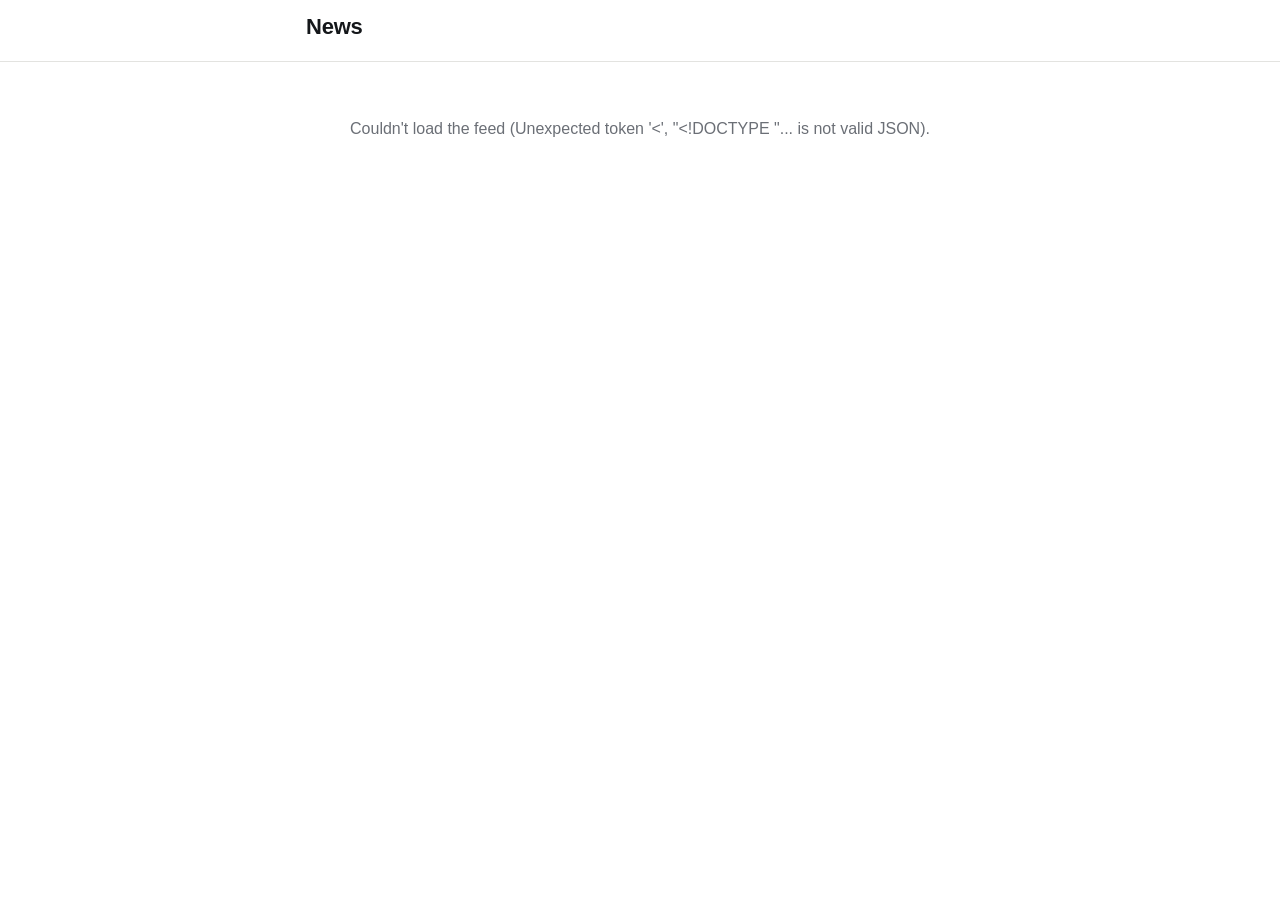
==== index.html @ 99d23e36 "Add newsletter digest site, fetch script, and README" ====
<!DOCTYPE html>
<html lang="en">
<head>
<meta charset="UTF-8">
<meta name="viewport" content="width=device-width, initial-scale=1">
<title>News</title>
<link rel="stylesheet" href="styles.css">
</head>
<body>
<header class="topbar">
  <div class="topbar-inner">
    <span class="brand">News</span>
    <nav class="pills" id="pills" aria-label="Categories"></nav>
  </div>
</header>
<main id="feed">
  <p class="loading">Loading&hellip;</p>
</main>
<script src="app.js"></script>
</body>
</html>
---- styles.css ----
:root {
  --bg: #ffffff;
  --bg-alt: #f4f4f2;
  --text: #14171a;
  --text-muted: #6b6f76;
  --border: #e3e3e0;
  --accent: #b3122a;
  --accent-tint: #fbe9ec;
  font-family: -apple-system, BlinkMacSystemFont, "Segoe UI", Roboto, Helvetica, Arial, sans-serif;
}

@media (prefers-color-scheme: dark) {
  :root {
    --bg: #121212;
    --bg-alt: #1b1b1b;
    --text: #f2f2f0;
    --text-muted: #9a9da3;
    --border: #2c2c2c;
    --accent: #ff5d70;
    --accent-tint: #2a1417;
  }
}

* { box-sizing: border-box; }

body {
  margin: 0;
  background: var(--bg);
  color: var(--text);
  line-height: 1.4;
}

a { color: inherit; text-decoration: none; }

.topbar {
  position: sticky;
  top: 0;
  z-index: 10;
  background: var(--bg);
  border-bottom: 1px solid var(--border);
}

.topbar-inner {
  max-width: 700px;
  margin: 0 auto;
  padding: 12px 16px 0;
}

.brand {
  display: block;
  font-size: 22px;
  font-weight: 700;
  letter-spacing: -0.01em;
  margin-bottom: 8px;
}

.pills {
  display: flex;
  gap: 8px;
  overflow-x: auto;
  padding-bottom: 10px;
  scrollbar-width: none;
}
.pills::-webkit-scrollbar { display: none; }

.pill {
  flex: 0 0 auto;
  padding: 6px 14px;
  border-radius: 999px;
  background: var(--bg-alt);
  color: var(--text-muted);
  font-size: 14px;
  font-weight: 600;
  white-space: nowrap;
  border: 1px solid var(--border);
}
.pill.active {
  background: var(--accent-tint);
  color: var(--accent);
  border-color: var(--accent);
}

main#feed {
  max-width: 700px;
  margin: 0 auto;
  padding: 8px 16px 48px;
}

.loading, .empty {
  color: var(--text-muted);
  padding: 32px 0;
  text-align: center;
}

.category {
  padding-top: 24px;
}

.category-title {
  font-size: 20px;
  font-weight: 700;
  margin: 0 0 12px;
  padding-bottom: 8px;
  border-bottom: 2px solid var(--accent);
  display: inline-block;
}

.lead {
  display: block;
  margin-bottom: 14px;
}
.lead-link {
  display: block;
}
.lead img {
  width: 100%;
  aspect-ratio: 16/9;
  object-fit: cover;
  border-radius: 8px;
  background: var(--bg-alt);
  margin-bottom: 10px;
}
.lead h3 {
  font-size: 19px;
  font-weight: 700;
  margin: 0 0 4px;
  line-height: 1.25;
}
.lead .meta {
  font-size: 13px;
  color: var(--text-muted);
}

ul.list {
  list-style: none;
  margin: 0;
  padding: 0;
  border-top: 1px solid var(--border);
}
ul.list li {
  border-bottom: 1px solid var(--border);
}
ul.list a {
  display: block;
  padding: 12px 0;
}
ul.list .title {
  display: block;
  font-size: 16px;
  font-weight: 600;
  line-height: 1.3;
  margin-bottom: 3px;
}
ul.list .meta {
  font-size: 12.5px;
  color: var(--text-muted);
}

footer.credit {
  text-align: center;
  color: var(--text-muted);
  font-size: 12px;
  padding: 24px 0 8px;
}
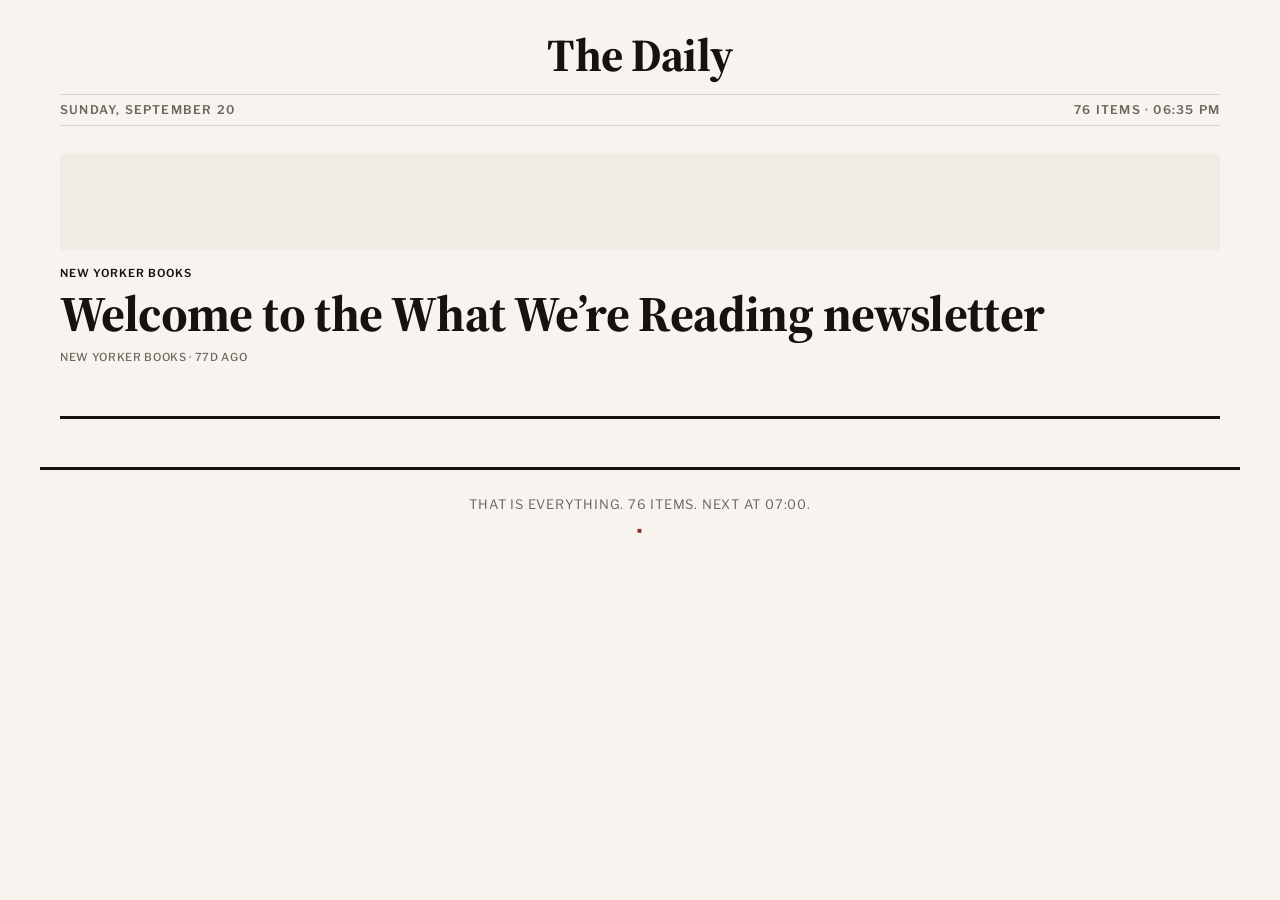
==== commit 0246287d: "Rebuild as Broadsheet Quiet: warm-paper editorial design, deterministic sections, five story types" ====
--- a/index.html
+++ b/index.html
@@ -3,19 +3,34 @@
 <head>
 <meta charset="UTF-8">
 <meta name="viewport" content="width=device-width, initial-scale=1">
-<title>News</title>
+<title>The Daily</title>
+<link rel="preconnect" href="https://fonts.googleapis.com">
+<link rel="preconnect" href="https://fonts.gstatic.com" crossorigin>
+<link href="https://fonts.googleapis.com/css2?family=Source+Serif+4:ital,opsz,wght@0,8..60,400;0,8..60,600;0,8..60,700;1,8..60,400&family=Libre+Franklin:wght@400;500;600;700&display=swap" rel="stylesheet">
 <link rel="stylesheet" href="styles.css">
 </head>
 <body>
-<header class="topbar">
-  <div class="topbar-inner">
-    <span class="brand">News</span>
-    <nav class="pills" id="pills" aria-label="Categories"></nav>
+<div class="sticky-bar" id="sticky-bar">
+  <span class="sticky-wordmark" id="sticky-wordmark"></span>
+  <span class="sticky-section" id="sticky-section"></span>
+</div>
+<header class="masthead">
+  <div class="masthead-top">
+    <span class="wordmark" id="wordmark"></span>
   </div>
+  <div class="rule rule-1"></div>
+  <div class="masthead-info">
+    <span class="label-nav" id="masthead-date"></span>
+    <span class="label-nav" id="masthead-count"></span>
+  </div>
+  <div class="rule rule-1"></div>
+  <nav class="jumpline" id="jumpline"></nav>
 </header>
 <main id="feed">
   <p class="loading">Loading&hellip;</p>
 </main>
+<footer class="endmark" id="endmark"></footer>
+<script src="config.js"></script>
 <script src="app.js"></script>
 </body>
 </html>
--- a/styles.css
+++ b/styles.css
@@ -1,164 +1,531 @@
 :root {
-  --bg: #ffffff;
-  --bg-alt: #f4f4f2;
-  --text: #14171a;
-  --text-muted: #6b6f76;
-  --border: #e3e3e0;
-  --accent: #b3122a;
-  --accent-tint: #fbe9ec;
-  font-family: -apple-system, BlinkMacSystemFont, "Segoe UI", Roboto, Helvetica, Arial, sans-serif;
-}
-
-@media (prefers-color-scheme: dark) {
-  :root {
-    --bg: #121212;
-    --bg-alt: #1b1b1b;
-    --text: #f2f2f0;
-    --text-muted: #9a9da3;
-    --border: #2c2c2c;
-    --accent: #ff5d70;
-    --accent-tint: #2a1417;
-  }
+  --bg: #F7F4EF;
+  --bg-alt: #F0EBE3;
+  --text: #16130F;
+  --text-dek: #3B342B;
+  --text-muted: #6E675E;
+  --rule: #DCD4C8;
+  --rule-strong: #C8BFB0;
+  --rule-heavy: #16130F;
+  --accent: #8A2B20;
+  --image-bg: #E8E1D6;
+
+  --font-serif: "Source Serif 4", "Source Serif Pro", Charter, "Iowan Old Style", Georgia, serif;
+  --font-sans: "Libre Franklin", "Helvetica Neue", Arial, system-ui, sans-serif;
+
+  --page-margin: 20px;
+  --max-content: 1200px;
+  --max-measure: 660px;
+  --max-measure-wide: 760px;
 }
 
 * { box-sizing: border-box; }
 
-body {
+html, body {
   margin: 0;
   background: var(--bg);
   color: var(--text);
-  line-height: 1.4;
+}
+
+body {
+  font-family: var(--font-sans);
+  -webkit-font-smoothing: antialiased;
 }
 
 a { color: inherit; text-decoration: none; }
 
-.topbar {
-  position: sticky;
-  top: 0;
+.rule { border: none; margin: 0; }
+.rule-1 { border-top: 1px solid var(--rule); }
+.rule-1-strong { border-top: 1px solid var(--rule-strong); }
+.rule-2 { border-top: 2px solid var(--rule-heavy); }
+.rule-3 { border-top: 3px solid var(--rule-heavy); }
+
+.label-source {
+  font-family: var(--font-sans);
+  font-weight: 600;
+  font-size: 11px;
+  line-height: 1.2;
+  letter-spacing: 0.09em;
+  text-transform: uppercase;
+  color: var(--text);
+}
+.label-meta {
+  font-family: var(--font-sans);
+  font-weight: 500;
+  font-size: 11px;
+  line-height: 1.2;
+  letter-spacing: 0.06em;
+  text-transform: uppercase;
+  color: var(--text-muted);
+}
+.label-section {
+  font-family: var(--font-sans);
+  font-weight: 700;
+  font-size: 13px;
+  line-height: 1.2;
+  letter-spacing: 0.10em;
+  text-transform: uppercase;
+  color: var(--text);
+}
+.label-nav {
+  font-family: var(--font-sans);
+  font-weight: 600;
+  font-size: 11px;
+  line-height: 1.2;
+  letter-spacing: 0.10em;
+  text-transform: uppercase;
+  color: var(--text-muted);
+}
+@media (min-width: 768px) {
+  .label-nav { font-size: 12px; }
+}
+
+.loading, .empty {
+  color: var(--text-muted);
+  font-family: var(--font-sans);
+  padding: 48px var(--page-margin);
+  text-align: center;
+}
+
+/* ---------- Sticky bar (desktop only) ---------- */
+.sticky-bar {
+  position: fixed;
+  top: 0; left: 0; right: 0;
+  height: 44px;
+  background: var(--bg);
+  border-bottom: 1px solid var(--rule);
+  display: none;
+  align-items: center;
+  justify-content: space-between;
+  padding: 0 24px;
   z-index: 10;
-  background: var(--bg);
-  border-bottom: 1px solid var(--border);
-}
-
-.topbar-inner {
+  transform: translateY(-100%);
+  transition: none;
+}
+.sticky-bar.visible { transform: translateY(0); }
+.sticky-wordmark {
+  font-family: var(--font-serif);
+  font-weight: 700;
+  font-size: 15px;
+}
+.sticky-section {
+  font-family: var(--font-sans);
+  font-weight: 600;
+  font-size: 12px;
+  letter-spacing: 0.10em;
+  text-transform: uppercase;
+  color: var(--text-muted);
+}
+@media (min-width: 768px) {
+  .sticky-bar { display: flex; }
+}
+
+/* ---------- Masthead ---------- */
+.masthead {
+  max-width: var(--max-content);
+  margin: 0 auto;
+  padding: 0 var(--page-margin);
+}
+.masthead-top {
+  text-align: center;
+  padding: 20px 0 10px;
+}
+.wordmark {
+  font-family: var(--font-serif);
+  font-weight: 700;
+  font-size: 26px;
+  line-height: 1;
+  letter-spacing: -0.01em;
+}
+@media (min-width: 768px) {
+  .wordmark { font-size: 46px; }
+  .masthead-top { padding: 32px 0 16px; }
+}
+.masthead-info {
+  display: flex;
+  justify-content: space-between;
+  align-items: center;
+  padding: 8px 0;
+}
+.jumpline {
+  display: flex;
+  flex-wrap: wrap;
+  gap: 6px 18px;
+  padding: 16px 0 24px;
+}
+.jumpline a { color: var(--text-muted); }
+.jumpline a:hover { color: var(--accent); }
+@media (min-width: 768px) {
+  .jumpline { justify-content: center; gap: 0 36px; padding: 14px 0; }
+}
+
+/* ---------- Feed layout ---------- */
+main#feed {
+  max-width: var(--max-content);
+  margin: 0 auto;
+  padding: 0 var(--page-margin) 40px;
+}
+
+.section {
+  padding-top: 56px;
+}
+@media (min-width: 768px) {
+  .section { padding-top: 80px; }
+}
+.section-header {
+  position: relative;
+  display: flex;
+  justify-content: space-between;
+  align-items: baseline;
+  border-top: 2px solid var(--rule-heavy);
+  padding-top: 6px;
+}
+.section-header::before {
+  content: "";
+  position: absolute;
+  top: -2px;
+  left: 0;
+  width: 24px;
+  height: 2px;
+  background: var(--accent);
+}
+.section-title { margin: 0; }
+.section-count { }
+.section-body { padding-top: 16px; }
+@media (min-width: 768px) {
+  .section-body { padding-top: 20px; }
+}
+
+/* ---------- Hero ---------- */
+.hero { padding-bottom: 40px; border-bottom: 3px solid var(--rule-heavy); margin-bottom: 8px; }
+.hero-media {
+  aspect-ratio: 3 / 2;
+  background: var(--image-bg);
+  margin-bottom: 12px;
+  overflow: hidden;
+}
+.hero-media img { width: 100%; height: 100%; object-fit: cover; object-position: center 38%; }
+.hero-media.no-image {
+  background: var(--bg-alt);
+  aspect-ratio: auto;
+  height: 96px;
+}
+.hero-headline {
+  font-family: var(--font-serif);
+  font-weight: 700;
+  font-size: 32px;
+  line-height: 1.06;
+  letter-spacing: -0.012em;
+  margin: 6px 0 8px;
+}
+@media (min-width: 768px) {
+  .hero-headline { font-size: 50px; }
+}
+.hero-dek {
+  font-family: var(--font-serif);
+  font-style: italic;
+  font-weight: 400;
+  font-size: 17px;
+  line-height: 1.45;
+  color: var(--text-dek);
+  margin: 0 0 12px;
+  max-width: var(--max-measure-wide);
+}
+@media (min-width: 768px) {
+  .hero-dek { font-size: 18px; }
+}
+
+/* ---------- Secondary ---------- */
+.secondary { padding: 20px 0; }
+.secondary + .secondary { border-top: 1px solid var(--rule); }
+.secondary-thumb {
+  float: right;
+  width: 96px; height: 72px;
+  aspect-ratio: 4 / 3;
+  background: var(--image-bg);
+  margin-left: 16px;
+  overflow: hidden;
+}
+.secondary-thumb img { width: 100%; height: 100%; object-fit: cover; }
+.secondary-headline {
+  font-family: var(--font-serif);
+  font-weight: 600;
+  font-size: 22px;
+  line-height: 1.16;
+  letter-spacing: -0.008em;
+  margin: 4px 0 4px;
+}
+@media (min-width: 768px) {
+  .secondary-headline { font-size: 26px; }
+}
+.secondary-dek {
+  font-size: 17px;
+  line-height: 1.3;
+  color: var(--text-dek);
+  margin: 0 0 6px;
+}
+
+/* ---------- Compact ---------- */
+ul.compact-list { list-style: none; margin: 0; padding: 0; border-top: 1px solid var(--rule); }
+ul.compact-list li { border-bottom: 1px solid var(--rule); }
+ul.compact-list a { display: block; padding: 16px 0; min-height: 44px; }
+.compact-thumb {
+  float: right;
+  width: 56px; height: 56px;
+  background: var(--image-bg);
+  margin-left: 16px;
+  overflow: hidden;
+}
+.compact-thumb img { width: 100%; height: 100%; object-fit: cover; }
+.compact-headline {
+  display: block;
+  font-family: var(--font-serif);
+  font-weight: 600;
+  font-size: 18px;
+  line-height: 1.26;
+  margin-bottom: 4px;
+}
+@media (min-width: 768px) {
+  .compact-headline { font-size: 20px; }
+}
+.compact-meta { display: block; }
+a:hover .compact-headline,
+a:hover .secondary-headline,
+a:hover .hero-headline,
+a:hover .radar-headline,
+a:hover .feature-headline {
+  text-decoration: underline;
+  text-decoration-color: var(--accent);
+  text-decoration-thickness: 1px;
+  text-underline-offset: 3px;
+}
+a:active { background: var(--bg-alt); }
+
+/* ---------- Radar ---------- */
+ul.radar-list { list-style: none; margin: 0; padding: 0; }
+ul.radar-list li { padding: 7px 0; }
+ul.radar-list a { display: block; min-height: 44px; }
+.radar-meta { display: block; margin-bottom: 2px; }
+.radar-headline {
+  display: block;
+  font-family: var(--font-serif);
+  font-weight: 600;
+  font-size: 17px;
+  line-height: 1.30;
+}
+@media (min-width: 768px) {
+  .radar-headline { font-size: 18px; }
+}
+
+/* ---------- Feature (Culture) ---------- */
+.feature { padding: 20px 0 24px; }
+.feature-media {
+  aspect-ratio: 3 / 2;
+  background: var(--image-bg);
+  margin-bottom: 12px;
+  overflow: hidden;
+}
+.feature-media img { width: 100%; height: 100%; object-fit: cover; }
+.feature-headline {
+  font-family: var(--font-serif);
+  font-weight: 600;
+  font-size: 22px;
+  line-height: 1.16;
+  margin: 4px 0 6px;
+}
+@media (min-width: 768px) {
+  .feature-headline { font-size: 26px; }
+}
+.feature-dek {
+  font-size: 17px;
+  line-height: 1.3;
+  color: var(--text-dek);
+  margin: 0 0 6px;
+}
+
+/* ---------- Long read band ---------- */
+.longread-band {
+  background: var(--bg-alt);
+  border-top: 3px solid var(--rule-heavy);
+  border-bottom: 3px solid var(--rule-heavy);
+  padding: 32px var(--page-margin);
+  margin: 56px calc(-1 * var(--page-margin));
+}
+@media (min-width: 768px) {
+  .longread-band { margin: 80px 0; padding: 32px; }
+}
+.longread-tag {
+  color: var(--accent);
+  font-family: var(--font-sans);
+  font-weight: 600;
+  font-size: 11px;
+  letter-spacing: 0.09em;
+  text-transform: uppercase;
+}
+.longread-headline {
+  font-family: var(--font-serif);
+  font-weight: 600;
+  font-size: 26px;
+  line-height: 1.12;
+  letter-spacing: -0.011em;
+  margin: 8px 0 8px;
+}
+@media (min-width: 768px) {
+  .longread-headline { font-size: 34px; }
+}
+.longread-dek {
+  font-family: var(--font-serif);
+  font-style: italic;
+  font-size: 17px;
+  line-height: 1.45;
+  color: var(--text-dek);
+  margin: 0 0 8px;
+}
+
+/* ---------- Desktop grid (secondaries / compact grids) ---------- */
+@media (min-width: 768px) {
+  .grid-2 { display: grid; grid-template-columns: 1fr 1fr; gap: 0 24px; }
+  .grid-2 .secondary { border-top: none; padding: 0; }
+  .grid-3 { display: grid; grid-template-columns: 1fr 1fr 1fr; gap: 0 24px; }
+  .grid-3 ul.compact-list { border-top: 1px solid var(--rule); }
+  .layout-hero-rail {
+    display: grid;
+    grid-template-columns: minmax(0, 2fr) 1px minmax(0, 1fr);
+    gap: 0 24px;
+  }
+  .layout-hero-rail .rail-divider { background: var(--rule-strong); }
+  .layout-hero-rail .hero { border-bottom: none; padding-bottom: 0; }
+  .layout-feature-compacts { display: grid; grid-template-columns: 1fr 1fr; gap: 0 24px; }
+  ul.compact-grid-3 {
+    display: grid;
+    grid-template-columns: repeat(3, 1fr);
+    grid-auto-flow: row;
+    column-gap: 24px;
+    border-top: none;
+  }
+  ul.compact-grid-3 li {
+    border-top: 1px solid var(--rule);
+    border-bottom: none;
+  }
+  ul.compact-grid-3 li:nth-child(-n+3) { border-top: none; }
+}
+
+/* ---------- End mark ---------- */
+.endmark {
+  max-width: var(--max-content);
+  margin: 0 auto;
+  padding: 24px var(--page-margin) 64px;
+  text-align: center;
+  border-top: 3px solid var(--rule-heavy);
+}
+.endmark span {
+  font-family: var(--font-sans);
+  font-size: 13px;
+  letter-spacing: 0.06em;
+  text-transform: uppercase;
+  color: var(--text-muted);
+}
+.endmark .end-dot {
+  display: block;
+  margin-top: 12px;
+  color: var(--accent);
+  font-size: 8px;
+}
+
+/* ---------- Article reader page ---------- */
+.reader-page {
   max-width: 700px;
   margin: 0 auto;
-  padding: 12px 16px 0;
-}
-
-.brand {
+  padding: 32px var(--page-margin) 64px;
+}
+.reader-back {
+  display: inline-block;
+  margin-bottom: 24px;
+}
+.reader-source {
+  display: inline-block;
+  padding-bottom: 8px;
+  border-bottom: 1px solid var(--rule-heavy);
+  margin-bottom: 16px;
+}
+.reader-headline {
+  font-family: var(--font-serif);
+  font-weight: 600;
+  font-size: 30px;
+  line-height: 1.12;
+  letter-spacing: -0.011em;
+  margin: 0 0 12px;
+}
+@media (min-width: 768px) {
+  .reader-headline { font-size: 40px; }
+}
+.reader-dek {
+  font-family: var(--font-serif);
+  font-style: italic;
+  font-size: 19px;
+  line-height: 1.45;
+  color: var(--text-dek);
+  margin: 0 0 16px;
+}
+.reader-byline {
+  border-top: 1px solid var(--rule);
+  border-bottom: 1px solid var(--rule);
+  padding: 12px 0;
+  margin-bottom: 24px;
+}
+.reader-hero {
+  width: 100%;
+  aspect-ratio: 3 / 2;
+  background: var(--image-bg);
+  overflow: hidden;
+  margin-bottom: 24px;
+}
+.reader-hero img { width: 100%; height: 100%; object-fit: cover; }
+.reader-body {
+  font-family: var(--font-serif);
+  font-size: 18px;
+  line-height: 1.62;
+  color: var(--text);
+}
+@media (min-width: 768px) {
+  .reader-body { font-size: 19px; }
+}
+.reader-body p { margin: 0; }
+.reader-body p + p { text-indent: 1.2em; margin-top: 0; }
+.reader-body h1, .reader-body h2, .reader-body h3, .reader-body h4 {
+  font-family: var(--font-serif);
+  font-weight: 600;
+  font-size: 22px;
+  line-height: 1.25;
+  margin: 32px 0 8px;
+}
+.reader-body ul, .reader-body ol {
+  padding-left: 18px;
+  line-height: 1.55;
+}
+.reader-body li { margin: 0 0 4px; color: var(--text-muted); }
+.reader-body li::marker { color: var(--text-muted); }
+.reader-body blockquote {
+  border-left: 2px solid var(--rule-strong);
+  padding-left: 16px;
+  margin: 16px 0;
+  color: var(--text-dek);
+  font-style: normal;
+}
+.reader-body img {
+  width: 100%;
+  margin: 32px 0 8px;
+}
+.reader-body a { color: var(--text); border-bottom: 1px solid var(--rule-strong); }
+.reader-body a:hover { border-bottom-color: var(--accent); }
+.reader-original {
   display: block;
-  font-size: 22px;
-  font-weight: 700;
-  letter-spacing: -0.01em;
-  margin-bottom: 8px;
-}
-
-.pills {
-  display: flex;
-  gap: 8px;
-  overflow-x: auto;
-  padding-bottom: 10px;
-  scrollbar-width: none;
-}
-.pills::-webkit-scrollbar { display: none; }
-
-.pill {
-  flex: 0 0 auto;
-  padding: 6px 14px;
-  border-radius: 999px;
-  background: var(--bg-alt);
-  color: var(--text-muted);
-  font-size: 14px;
-  font-weight: 600;
-  white-space: nowrap;
-  border: 1px solid var(--border);
-}
-.pill.active {
-  background: var(--accent-tint);
-  color: var(--accent);
-  border-color: var(--accent);
-}
-
-main#feed {
-  max-width: 700px;
-  margin: 0 auto;
-  padding: 8px 16px 48px;
-}
-
-.loading, .empty {
-  color: var(--text-muted);
-  padding: 32px 0;
-  text-align: center;
-}
-
-.category {
-  padding-top: 24px;
-}
-
-.category-title {
-  font-size: 20px;
-  font-weight: 700;
-  margin: 0 0 12px;
-  padding-bottom: 8px;
-  border-bottom: 2px solid var(--accent);
-  display: inline-block;
-}
-
-.lead {
-  display: block;
-  margin-bottom: 14px;
-}
-.lead-link {
-  display: block;
-}
-.lead img {
-  width: 100%;
-  aspect-ratio: 16/9;
-  object-fit: cover;
-  border-radius: 8px;
-  background: var(--bg-alt);
-  margin-bottom: 10px;
-}
-.lead h3 {
-  font-size: 19px;
-  font-weight: 700;
-  margin: 0 0 4px;
-  line-height: 1.25;
-}
-.lead .meta {
-  font-size: 13px;
-  color: var(--text-muted);
-}
-
-ul.list {
-  list-style: none;
-  margin: 0;
-  padding: 0;
-  border-top: 1px solid var(--border);
-}
-ul.list li {
-  border-bottom: 1px solid var(--border);
-}
-ul.list a {
-  display: block;
-  padding: 12px 0;
-}
-ul.list .title {
-  display: block;
-  font-size: 16px;
-  font-weight: 600;
-  line-height: 1.3;
-  margin-bottom: 3px;
-}
-ul.list .meta {
-  font-size: 12.5px;
-  color: var(--text-muted);
-}
-
-footer.credit {
-  text-align: center;
-  color: var(--text-muted);
+  margin-top: 32px;
+  padding-top: 16px;
+  border-top: 1px solid var(--rule);
+  font-family: var(--font-sans);
+  font-weight: 600;
   font-size: 12px;
-  padding: 24px 0 8px;
-}
+  letter-spacing: 0.06em;
+  text-transform: uppercase;
+}
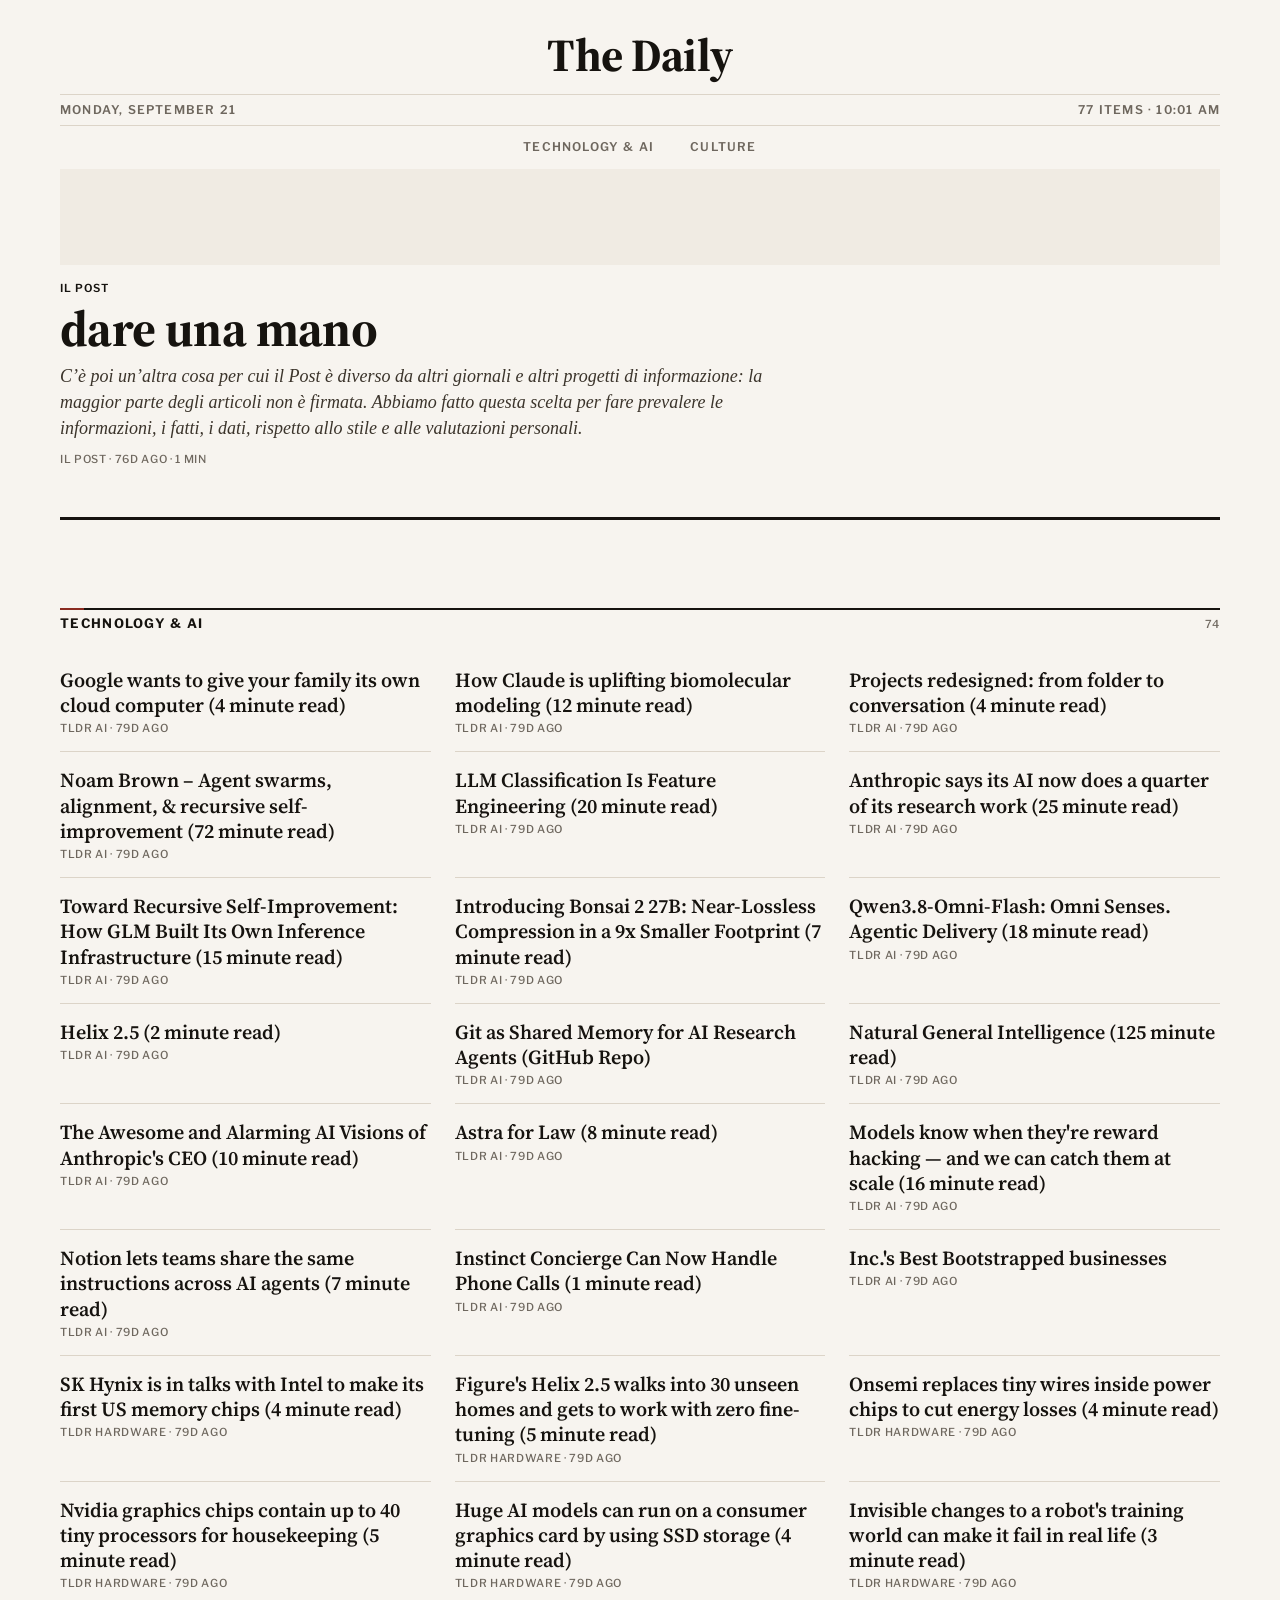
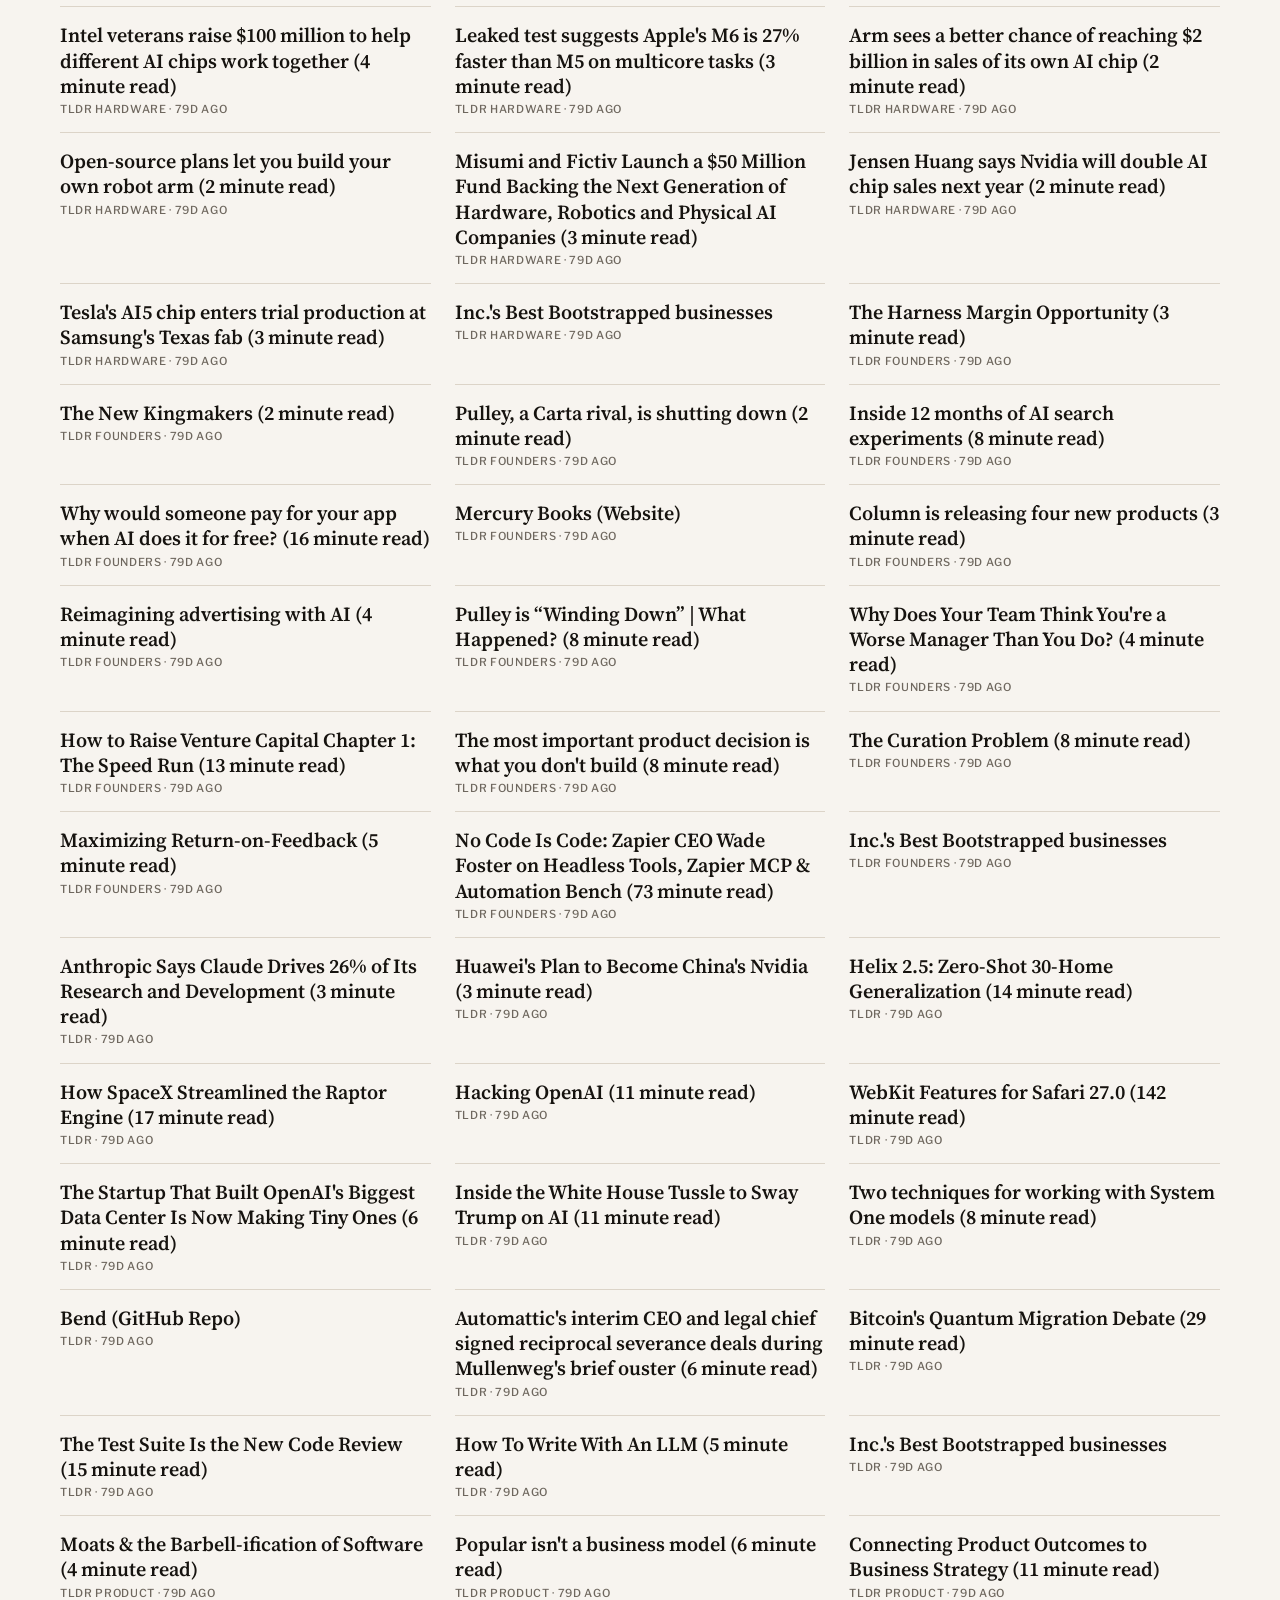
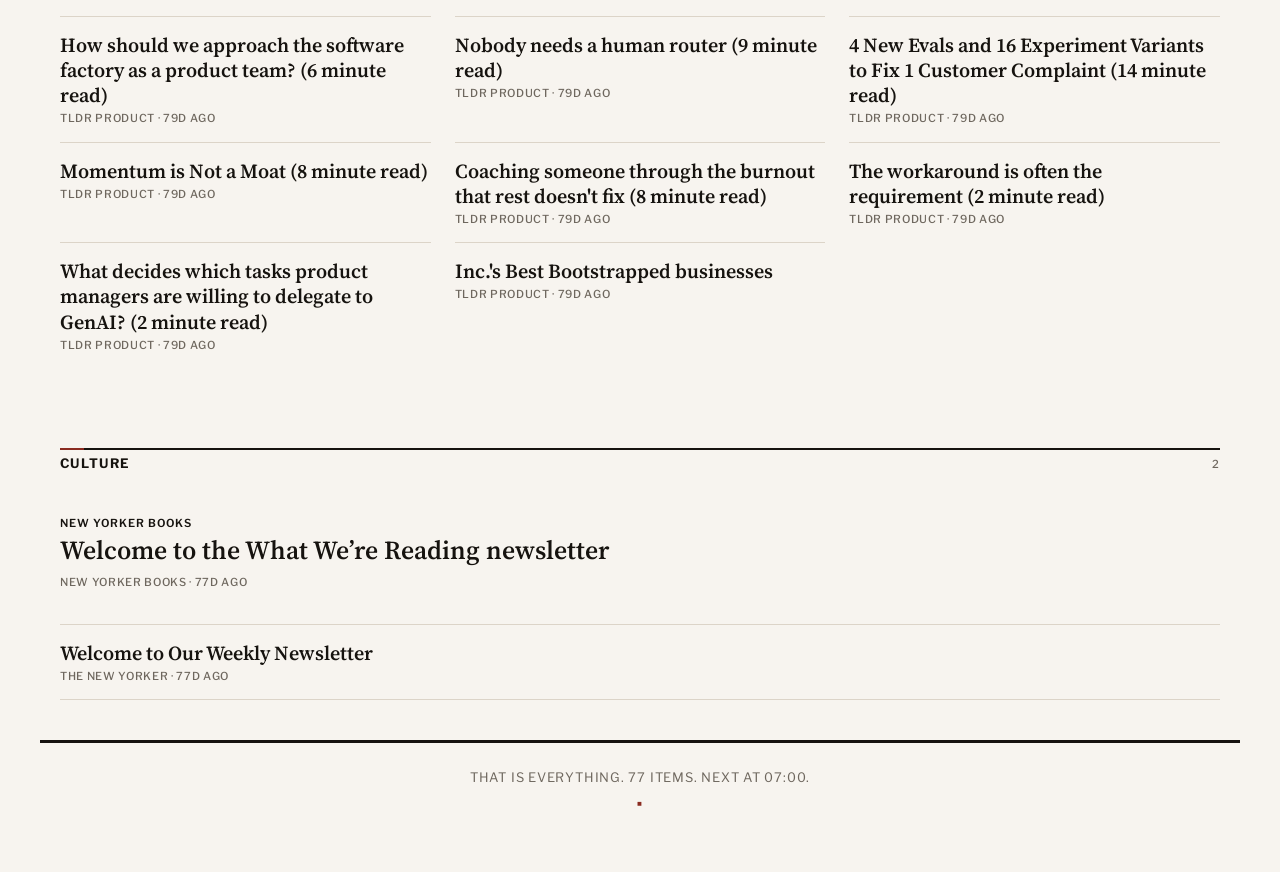
==== commit bca352f1: "Add local read-state script include" ====
--- a/index.html
+++ b/index.html
@@ -31,6 +31,7 @@
 </main>
 <footer class="endmark" id="endmark"></footer>
 <script src="config.js"></script>
+<script src="readstate.js"></script>
 <script src="app.js"></script>
 </body>
 </html>
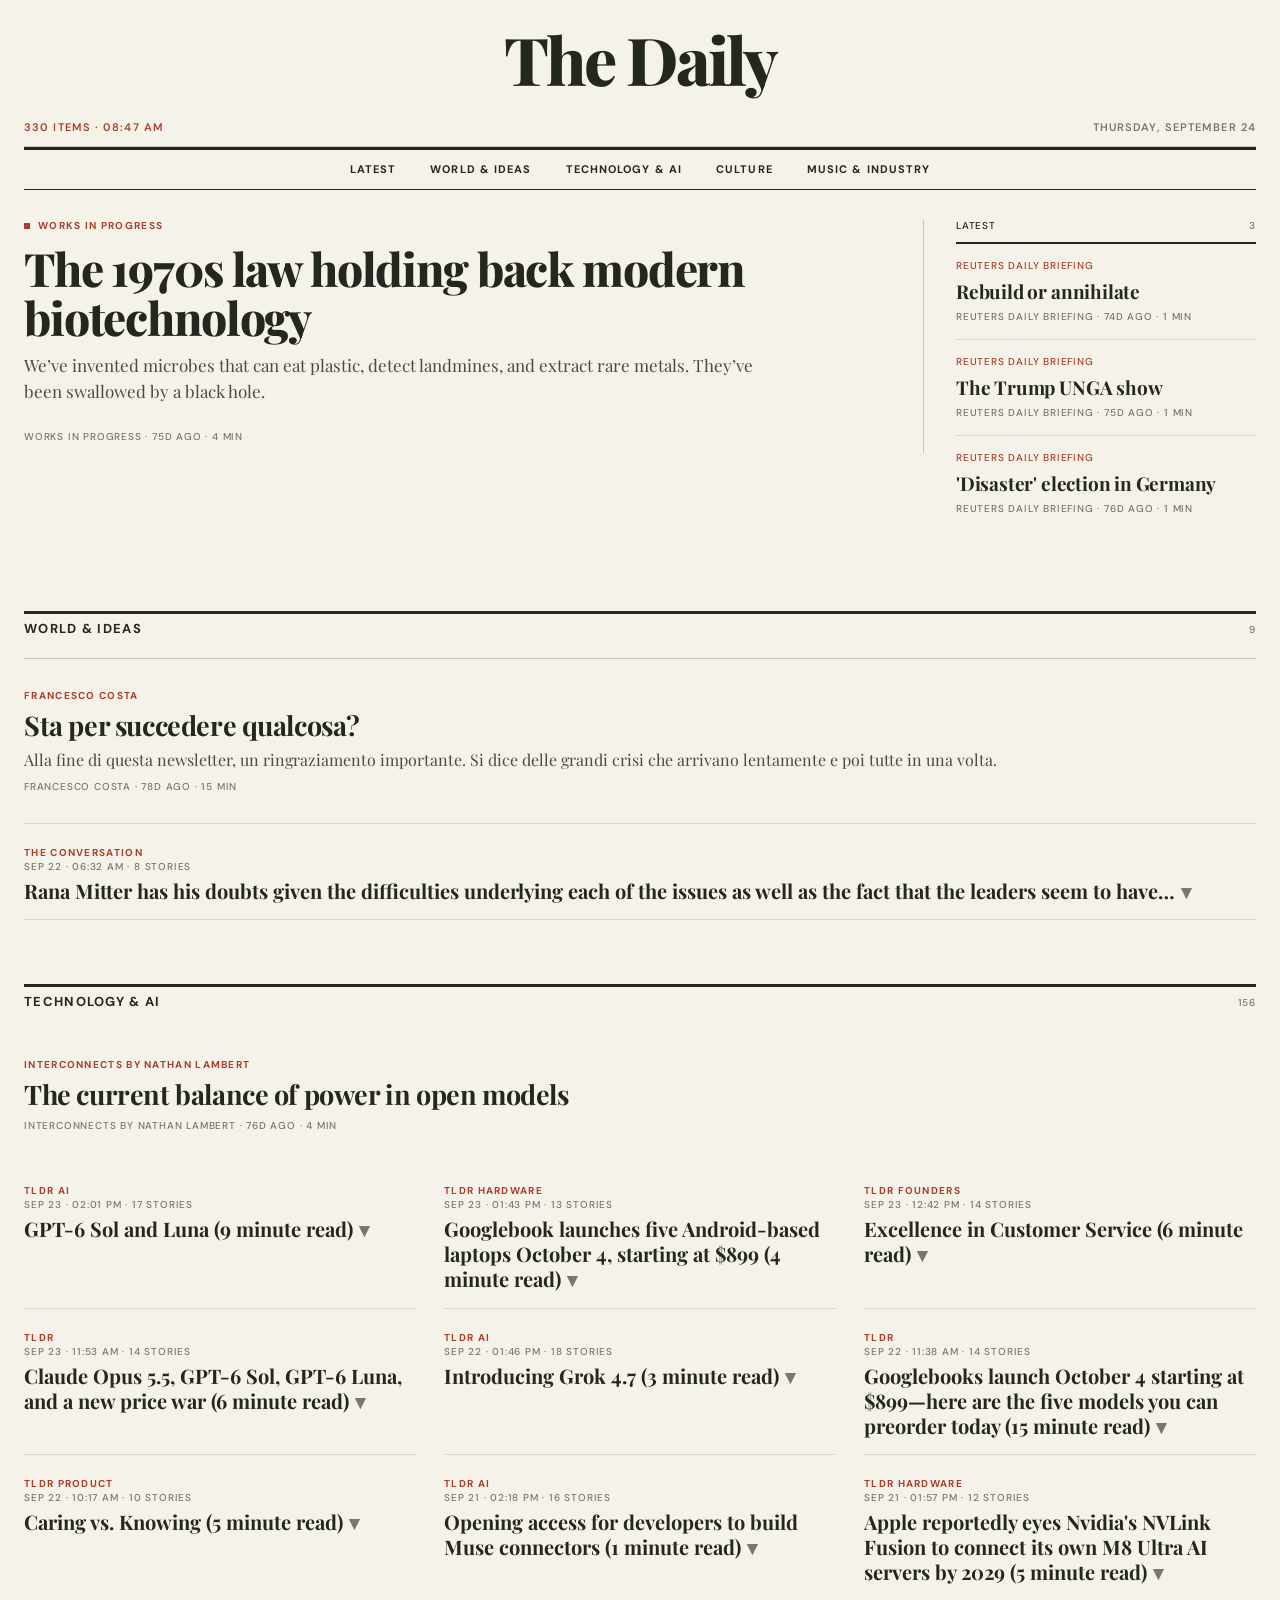
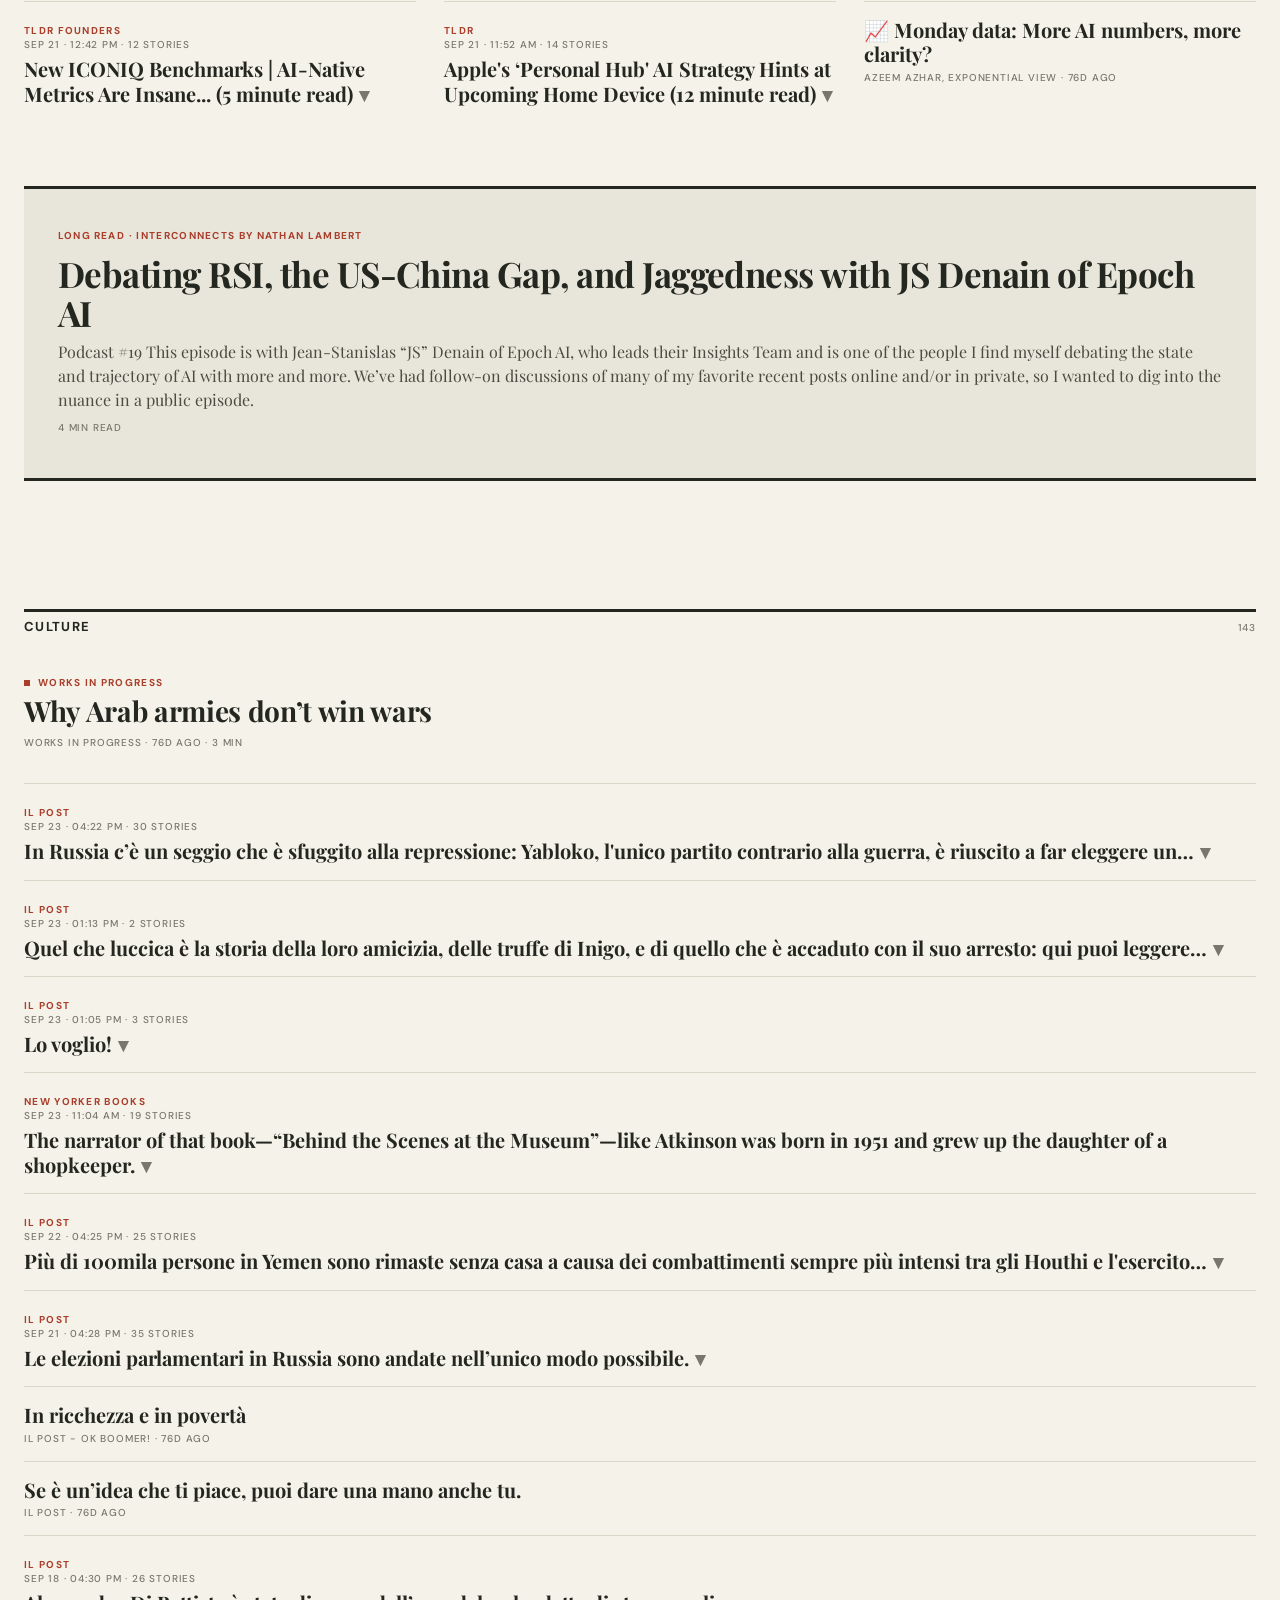
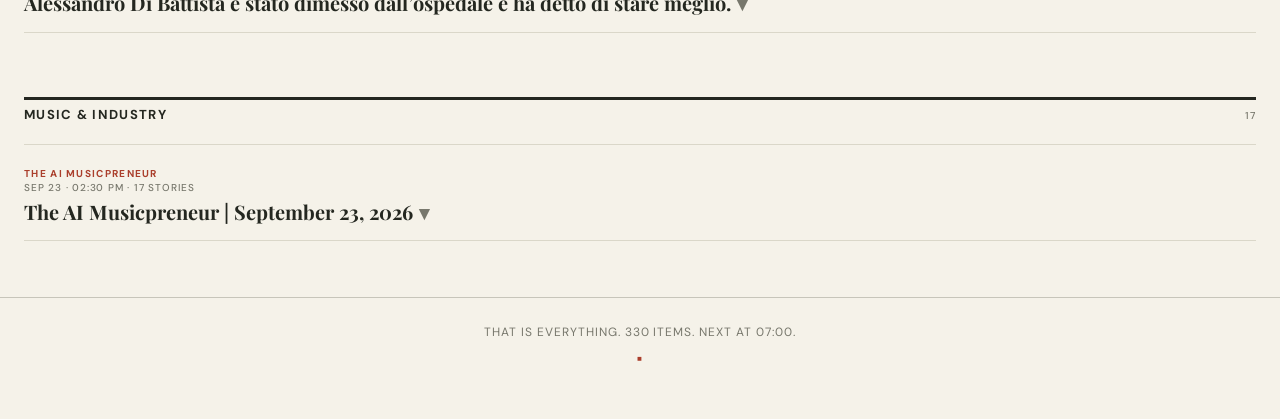
==== commit 4a069eff: "Migrate visual design to Chronicle (Playfair/DM Sans, hero+dispatch rail) Restyles the static site t" ====
--- a/index.html
+++ b/index.html
@@ -6,7 +6,7 @@
 <title>The Daily</title>
 <link rel="preconnect" href="https://fonts.googleapis.com">
 <link rel="preconnect" href="https://fonts.gstatic.com" crossorigin>
-<link href="https://fonts.googleapis.com/css2?family=Source+Serif+4:ital,opsz,wght@0,8..60,400;0,8..60,600;0,8..60,700;1,8..60,400&family=Libre+Franklin:wght@400;500;600;700&display=swap" rel="stylesheet">
+<link href="https://fonts.googleapis.com/css2?family=DM+Sans:wght@400;500;600;700&family=Playfair+Display:ital,wght@0,500;0,600;0,700;0,800;1,500;1,600&display=swap" rel="stylesheet">
 <link rel="stylesheet" href="styles.css">
 </head>
 <body>
@@ -18,12 +18,10 @@
   <div class="masthead-top">
     <span class="wordmark" id="wordmark"></span>
   </div>
-  <div class="rule rule-1"></div>
   <div class="masthead-info">
+    <span class="label-nav mast-count" id="masthead-count"></span>
     <span class="label-nav" id="masthead-date"></span>
-    <span class="label-nav" id="masthead-count"></span>
   </div>
-  <div class="rule rule-1"></div>
   <nav class="jumpline" id="jumpline"></nav>
 </header>
 <main id="feed">
--- a/styles.css
+++ b/styles.css
@@ -1,25 +1,48 @@
 :root {
-  --bg: #F7F4EF;
-  --bg-alt: #F0EBE3;
-  --text: #16130F;
-  --text-dek: #3B342B;
-  --text-muted: #6E675E;
-  --rule: #DCD4C8;
-  --rule-strong: #C8BFB0;
-  --rule-heavy: #16130F;
-  --accent: #8A2B20;
-  --image-bg: #E8E1D6;
-
-  --font-serif: "Source Serif 4", "Source Serif Pro", Charter, "Iowan Old Style", Georgia, serif;
-  --font-sans: "Libre Franklin", "Helvetica Neue", Arial, system-ui, sans-serif;
+  --bg: #F5F2E9;
+  --bg-alt: #E8E6DB;
+  --text: #242720;
+  --text-dek: #4B4B41;
+  --text-muted: #77776C;
+  --rule: #DAD7C9;
+  --rule-strong: #C7C5BA;
+  --rule-heavy: #242720;
+  --accent: #AA3E2B;
+  --image-bg: #E8E6DB;
+
+  /* One editorial red, matching the Chronicle prototype -- every section
+     points at the same accent. Kept as its own variable (rather than
+     hardcoding var(--accent) everywhere) so a future per-section palette
+     is a one-line change, not a find-and-replace. */
+  --accent-latest: var(--accent);
+  --accent-world: var(--accent);
+  --accent-tech: var(--accent);
+  --accent-culture: var(--accent);
+  --accent-music: var(--accent);
+
+  --font-serif: "Playfair Display", Georgia, "Iowan Old Style", serif;
+  --font-sans: "DM Sans", "Helvetica Neue", Arial, system-ui, sans-serif;
 
   --page-margin: 20px;
-  --max-content: 1200px;
+  --max-content: 1280px;
   --max-measure: 660px;
   --max-measure-wide: 760px;
 }
 
 * { box-sizing: border-box; }
+
+/* Any element carrying data-section (.section, .hero, .longread-band, the
+   dispatch rail, the jumpline links) sets --section-accent for itself and
+   everything nested inside it -- a custom property inherits down the tree,
+   so a compact row inside <section data-section="Culture"> picks it up
+   without needing the attribute on every descendant. Falls back to
+   --accent wherever a var(--section-accent, var(--accent)) reference is
+   used outside any data-section scope. */
+[data-section="Latest"] { --section-accent: var(--accent-latest); }
+[data-section="World & Ideas"] { --section-accent: var(--accent-world); }
+[data-section="Technology & AI"] { --section-accent: var(--accent-tech); }
+[data-section="Culture"] { --section-accent: var(--accent-culture); }
+[data-section="Music & Industry"] { --section-accent: var(--accent-music); }
 
 html, body {
   margin: 0;
@@ -33,6 +56,11 @@
 }
 
 a { color: inherit; text-decoration: none; }
+
+/* Editorial photography reads as one grayscale system throughout, matching
+   the Chronicle prototype -- color images next to grayscale ones would read
+   as an inconsistency, not a choice. */
+img { filter: grayscale(1); }
 
 .rule { border: none; margin: 0; }
 .rule-1 { border-top: 1px solid var(--rule); }
@@ -42,19 +70,19 @@
 
 .label-source {
   font-family: var(--font-sans);
-  font-weight: 600;
-  font-size: 11px;
+  font-weight: 700;
+  font-size: 10px;
   line-height: 1.2;
-  letter-spacing: 0.09em;
+  letter-spacing: 0.13em;
   text-transform: uppercase;
-  color: var(--text);
+  color: var(--section-accent, var(--accent));
 }
 .label-meta {
   font-family: var(--font-sans);
   font-weight: 500;
-  font-size: 11px;
+  font-size: 10px;
   line-height: 1.2;
-  letter-spacing: 0.06em;
+  letter-spacing: 0.08em;
   text-transform: uppercase;
   color: var(--text-muted);
 }
@@ -70,15 +98,16 @@
 .label-nav {
   font-family: var(--font-sans);
   font-weight: 600;
-  font-size: 11px;
+  font-size: 10px;
   line-height: 1.2;
   letter-spacing: 0.10em;
   text-transform: uppercase;
   color: var(--text-muted);
 }
 @media (min-width: 768px) {
-  .label-nav { font-size: 12px; }
-}
+  .label-nav { font-size: 11px; }
+}
+.mast-count { color: var(--accent); }
 
 .loading, .empty {
   color: var(--text-muted);
@@ -93,7 +122,7 @@
   top: 0; left: 0; right: 0;
   height: 44px;
   background: var(--bg);
-  border-bottom: 1px solid var(--rule);
+  border-bottom: 1px solid var(--rule-heavy);
   display: none;
   align-items: center;
   justify-content: space-between;
@@ -106,12 +135,12 @@
 .sticky-wordmark {
   font-family: var(--font-serif);
   font-weight: 700;
-  font-size: 15px;
+  font-size: 16px;
 }
 .sticky-section {
   font-family: var(--font-sans);
   font-weight: 600;
-  font-size: 12px;
+  font-size: 11px;
   letter-spacing: 0.10em;
   text-transform: uppercase;
   color: var(--text-muted);
@@ -124,116 +153,196 @@
 .masthead {
   max-width: var(--max-content);
   margin: 0 auto;
-  padding: 0 var(--page-margin);
+  padding: 0 24px;
 }
 .masthead-top {
   text-align: center;
-  padding: 20px 0 10px;
+  padding: 18px 0 8px;
 }
 .wordmark {
   font-family: var(--font-serif);
-  font-weight: 700;
-  font-size: 26px;
+  font-weight: 800;
+  font-size: 43px;
+  letter-spacing: -0.035em;
   line-height: 1;
-  letter-spacing: -0.01em;
-}
-@media (min-width: 768px) {
-  .wordmark { font-size: 46px; }
-  .masthead-top { padding: 32px 0 16px; }
+}
+@media (min-width: 768px) {
+  .wordmark { font-size: 66px; letter-spacing: -0.045em; }
+  .masthead-top { padding: 26px 0 14px; }
+}
+@media (min-width: 1450px) {
+  .wordmark { font-size: 78px; letter-spacing: -0.06em; }
 }
 .masthead-info {
   display: flex;
   justify-content: space-between;
   align-items: center;
-  padding: 8px 0;
+  padding: 14px 0 10px;
+  border-bottom: 1px solid var(--rule-strong);
+  font-size: 8px;
+  letter-spacing: 0.10em;
+}
+@media (min-width: 768px) {
+  .masthead-info { font-size: 10px; letter-spacing: 0.14em; padding: 15px 0 12px; }
 }
 .jumpline {
   display: flex;
   flex-wrap: wrap;
-  gap: 6px 18px;
-  padding: 16px 0 24px;
-}
-.jumpline a { color: var(--text-muted); }
-.jumpline a:hover { color: var(--accent); }
-@media (min-width: 768px) {
-  .jumpline { justify-content: center; gap: 0 36px; padding: 14px 0; }
+  justify-content: space-between;
+  gap: 4px 0;
+  padding: 11px 0;
+  border-top: 2px solid var(--rule-heavy);
+  border-bottom: 1px solid var(--rule-heavy);
+}
+.jumpline a { color: var(--text); font-weight: 700; }
+.jumpline a:hover,
+.jumpline a.active { color: var(--section-accent, var(--accent)); }
+.section-hidden { display: none; }
+@media (min-width: 768px) {
+  .jumpline { justify-content: center; gap: 0 34px; padding: 13px 0; border-top-width: 3px; }
 }
 
 /* ---------- Feed layout ---------- */
 main#feed {
   max-width: var(--max-content);
   margin: 0 auto;
-  padding: 0 var(--page-margin) 40px;
+  padding: 26px 20px 40px;
+}
+@media (min-width: 768px) {
+  main#feed { padding: 30px 24px 56px; }
+}
+
+/* ---------- Hero + dispatch rail ---------- */
+.news-grid { display: block; }
+@media (min-width: 900px) {
+  .news-grid {
+    display: grid;
+    grid-template-columns: minmax(0, 1fr) 300px;
+    gap: 0 32px;
+    align-items: start;
+  }
+  .lead-col { border-right: 1px solid var(--rule-strong); padding-right: 32px; }
 }
 
 .section {
-  padding-top: 56px;
-}
-@media (min-width: 768px) {
-  .section { padding-top: 80px; }
+  padding-top: 48px;
+}
+@media (min-width: 768px) {
+  .section { padding-top: 64px; }
 }
 .section-header {
   position: relative;
   display: flex;
   justify-content: space-between;
   align-items: baseline;
-  border-top: 2px solid var(--rule-heavy);
-  padding-top: 6px;
-}
-.section-header::before {
-  content: "";
-  position: absolute;
-  top: -2px;
-  left: 0;
-  width: 24px;
-  height: 2px;
-  background: var(--accent);
+  border-top: 3px solid var(--rule-heavy);
+  padding-top: 7px;
 }
 .section-title { margin: 0; }
 .section-count { }
-.section-body { padding-top: 16px; }
-@media (min-width: 768px) {
-  .section-body { padding-top: 20px; }
+.section-body { padding-top: 18px; }
+@media (min-width: 768px) {
+  .section-body { padding-top: 22px; }
 }
 
 /* ---------- Hero ---------- */
-.hero { padding-bottom: 40px; border-bottom: 3px solid var(--rule-heavy); margin-bottom: 8px; }
+.hero { padding-bottom: 8px; }
+@media (min-width: 900px) {
+  .hero { padding-bottom: 0; }
+}
+.hero .label-source {
+  display: flex;
+  align-items: center;
+  gap: 8px;
+}
+.hero .label-source::before {
+  content: "";
+  width: 6px;
+  height: 6px;
+  background: var(--section-accent, var(--accent));
+  flex: none;
+}
+.hero .label-source { order: 1; }
 .hero-media {
   aspect-ratio: 3 / 2;
   background: var(--image-bg);
-  margin-bottom: 12px;
+  margin-top: 12px;
   overflow: hidden;
-}
-.hero-media img { width: 100%; height: 100%; object-fit: cover; object-position: center 38%; }
-.hero-media.no-image {
-  background: var(--bg-alt);
-  aspect-ratio: auto;
-  height: 96px;
-}
+  order: 5;
+}
+.hero-media img { width: 100%; height: 100%; object-fit: cover; object-position: center 42%; }
 .hero-headline {
   font-family: var(--font-serif);
-  font-weight: 700;
-  font-size: 32px;
+  font-weight: 800;
+  font-size: 34px;
   line-height: 1.06;
-  letter-spacing: -0.012em;
-  margin: 6px 0 8px;
-}
-@media (min-width: 768px) {
-  .hero-headline { font-size: 50px; }
+  letter-spacing: -0.025em;
+  margin: 12px 0 10px;
+  order: 2;
+}
+@media (min-width: 768px) {
+  .hero-headline { font-size: 46px; }
+}
+@media (min-width: 1450px) {
+  .hero-headline { font-size: 52px; }
+}
+/* A. Big text feature -- no media box at all when there's no editorial
+   image (see heroBlock in app.js): a larger headline fills the space a
+   placeholder box would otherwise fake. */
+.hero-text .hero-headline { font-size: 38px; margin-top: 8px; }
+@media (min-width: 768px) {
+  .hero-text .hero-headline { font-size: 58px; }
 }
 .hero-dek {
-  font-family: var(--font-serif);
-  font-style: italic;
+  font-family: Georgia, var(--font-serif), serif;
+  font-style: normal;
   font-weight: 400;
-  font-size: 17px;
-  line-height: 1.45;
+  font-size: 16px;
+  line-height: 1.55;
   color: var(--text-dek);
-  margin: 0 0 12px;
+  margin: 0 0 16px;
   max-width: var(--max-measure-wide);
-}
-@media (min-width: 768px) {
-  .hero-dek { font-size: 18px; }
-}
+  order: 3;
+}
+@media (min-width: 768px) {
+  .hero-dek { font-size: 17px; }
+}
+.hero a {
+  display: flex;
+  flex-direction: column;
+}
+.hero .label-meta { order: 4; }
+
+/* ---------- Dispatch rail (the "Latest" section beside the hero) ---------- */
+.dispatch-rail { margin-top: 24px; }
+@media (min-width: 900px) {
+  .dispatch-rail { margin-top: 0; }
+}
+.side-title {
+  display: flex;
+  justify-content: space-between;
+  align-items: center;
+  border-bottom: 2px solid var(--rule-heavy);
+  padding-bottom: 10px;
+  margin-bottom: 16px;
+  color: var(--text);
+}
+.side-title-count { color: var(--text-muted); }
+.dispatch-list { list-style: none; margin: 0; padding: 0; }
+.dispatch { border-bottom: 1px solid var(--rule); padding-bottom: 16px; margin-bottom: 16px; }
+.dispatch:last-child { border-bottom: none; }
+.dispatch a { display: block; }
+.dispatch-eyebrow { color: var(--section-accent, var(--accent)); margin-bottom: 8px; }
+.dispatch-thumb { width: 100%; height: 112px; object-fit: cover; display: block; margin-bottom: 8px; background: var(--image-bg); }
+.dispatch-headline {
+  font-family: var(--font-serif);
+  font-weight: 700;
+  font-size: 19px;
+  line-height: 1.2;
+  letter-spacing: -0.01em;
+  margin: 0 0 8px;
+}
+.dispatch-time { display: block; }
 
 /* ---------- Secondary ---------- */
 .secondary { padding: 20px 0; }
@@ -249,41 +358,41 @@
 .secondary-thumb img { width: 100%; height: 100%; object-fit: cover; }
 .secondary-headline {
   font-family: var(--font-serif);
-  font-weight: 600;
+  font-weight: 700;
   font-size: 22px;
   line-height: 1.16;
-  letter-spacing: -0.008em;
-  margin: 4px 0 4px;
-}
-@media (min-width: 768px) {
-  .secondary-headline { font-size: 26px; }
+  letter-spacing: -0.015em;
+  margin: 6px 0 6px;
+}
+@media (min-width: 768px) {
+  .secondary-headline { font-size: 27px; }
 }
 .secondary-dek {
-  font-size: 17px;
-  line-height: 1.3;
+  font-family: Georgia, var(--font-serif), serif;
+  font-size: 16px;
+  line-height: 1.45;
   color: var(--text-dek);
-  margin: 0 0 6px;
-}
+  margin: 0 0 8px;
+}
+/* D. Text-only secondary -- no thumbnail to anchor the eye, so a stronger
+   top rule and extra padding do that work instead, and the dek (added only
+   when there's no image, see secondaryBlock in app.js) gives it room to
+   breathe rather than reading like a plain compact row that grew a headline. */
+.secondary-text { border-top: 1px solid var(--rule-strong); padding-top: 24px; }
+.secondary + .secondary-text,
+.secondary-text + .secondary { border-top: 1px solid var(--rule-strong); }
 
 /* ---------- Compact ---------- */
 ul.compact-list { list-style: none; margin: 0; padding: 0; border-top: 1px solid var(--rule); }
 ul.compact-list li { border-bottom: 1px solid var(--rule); }
 ul.compact-list a { display: block; padding: 16px 0; min-height: 44px; }
-.compact-thumb {
-  float: right;
-  width: 56px; height: 56px;
-  background: var(--image-bg);
-  margin-left: 16px;
-  overflow: hidden;
-}
-.compact-thumb img { width: 100%; height: 100%; object-fit: cover; }
 .compact-headline {
   display: block;
   font-family: var(--font-serif);
-  font-weight: 600;
+  font-weight: 700;
   font-size: 18px;
-  line-height: 1.26;
-  margin-bottom: 4px;
+  line-height: 1.24;
+  margin-bottom: 5px;
 }
 @media (min-width: 768px) {
   .compact-headline { font-size: 20px; }
@@ -292,115 +401,66 @@
 a:hover .compact-headline,
 a:hover .secondary-headline,
 a:hover .hero-headline,
-a:hover .radar-headline,
+a:hover .dispatch-headline,
 a:hover .feature-headline {
   text-decoration: underline;
-  text-decoration-color: var(--accent);
+  text-decoration-color: var(--section-accent, var(--accent));
   text-decoration-thickness: 1px;
   text-underline-offset: 3px;
 }
 a:active { background: var(--bg-alt); }
 
-/* ---------- Radar ---------- */
-ul.radar-list { list-style: none; margin: 0; padding: 0; }
-ul.radar-list li { padding: 7px 0; }
-ul.radar-list a { display: block; min-height: 44px; }
-.radar-meta { display: block; margin-bottom: 2px; }
-.radar-headline {
-  display: block;
-  font-family: var(--font-serif);
-  font-weight: 600;
-  font-size: 17px;
-  line-height: 1.30;
-}
-@media (min-width: 768px) {
-  .radar-headline { font-size: 18px; }
-}
-
 /* ---------- Feature (Culture) ---------- */
 .feature { padding: 20px 0 24px; }
+.feature .label-source {
+  display: flex;
+  align-items: center;
+  gap: 8px;
+}
+.feature .label-source::before {
+  content: "";
+  width: 6px;
+  height: 6px;
+  background: var(--section-accent, var(--accent));
+  flex: none;
+}
 .feature-media {
   aspect-ratio: 3 / 2;
   background: var(--image-bg);
-  margin-bottom: 12px;
+  margin: 10px 0 12px;
   overflow: hidden;
 }
 .feature-media img { width: 100%; height: 100%; object-fit: cover; }
 .feature-headline {
   font-family: var(--font-serif);
-  font-weight: 600;
-  font-size: 22px;
+  font-weight: 700;
+  font-size: 23px;
   line-height: 1.16;
-  margin: 4px 0 6px;
-}
-@media (min-width: 768px) {
-  .feature-headline { font-size: 26px; }
+  letter-spacing: -0.012em;
+  margin: 6px 0 8px;
+}
+@media (min-width: 768px) {
+  .feature-headline { font-size: 28px; }
 }
 .feature-dek {
-  font-size: 17px;
-  line-height: 1.3;
-  color: var(--text-dek);
-  margin: 0 0 6px;
-}
-
-/* ---------- Long read band ---------- */
-.longread-band {
-  background: var(--bg-alt);
-  border-top: 3px solid var(--rule-heavy);
-  border-bottom: 3px solid var(--rule-heavy);
-  padding: 32px var(--page-margin);
-  margin: 56px calc(-1 * var(--page-margin));
-}
-@media (min-width: 768px) {
-  .longread-band { margin: 80px 0; padding: 32px; }
-}
-.longread-tag {
-  color: var(--accent);
-  font-family: var(--font-sans);
-  font-weight: 600;
-  font-size: 11px;
-  letter-spacing: 0.09em;
-  text-transform: uppercase;
-}
-.longread-headline {
-  font-family: var(--font-serif);
-  font-weight: 600;
-  font-size: 26px;
-  line-height: 1.12;
-  letter-spacing: -0.011em;
-  margin: 8px 0 8px;
-}
-@media (min-width: 768px) {
-  .longread-headline { font-size: 34px; }
-}
-.longread-dek {
-  font-family: var(--font-serif);
-  font-style: italic;
-  font-size: 17px;
+  font-family: Georgia, var(--font-serif), serif;
+  font-size: 16px;
   line-height: 1.45;
   color: var(--text-dek);
   margin: 0 0 8px;
 }
-
-/* ---------- Desktop grid (secondaries / compact grids) ---------- */
-@media (min-width: 768px) {
-  .grid-2 { display: grid; grid-template-columns: 1fr 1fr; gap: 0 24px; }
-  .grid-2 .secondary { border-top: none; padding: 0; }
-  .grid-3 { display: grid; grid-template-columns: 1fr 1fr 1fr; gap: 0 24px; }
-  .grid-3 ul.compact-list { border-top: 1px solid var(--rule); }
-  .layout-hero-rail {
-    display: grid;
-    grid-template-columns: minmax(0, 2fr) 1px minmax(0, 1fr);
-    gap: 0 24px;
-  }
-  .layout-hero-rail .rail-divider { background: var(--rule-strong); }
-  .layout-hero-rail .hero { border-bottom: none; padding-bottom: 0; }
-  .layout-feature-compacts { display: grid; grid-template-columns: 1fr 1fr; gap: 0 24px; }
+/* Same idea as .secondary-text: no image, so the dek and extra whitespace
+   carry the composition instead of a flat headline-then-meta block. */
+.feature-text { padding-bottom: 28px; }
+.feature-text .feature-headline { margin-top: 10px; }
+
+/* ---------- Desktop grid (dense radar-style listing) ---------- */
+@media (min-width: 768px) {
   ul.compact-grid-3 {
     display: grid;
     grid-template-columns: repeat(3, 1fr);
     grid-auto-flow: row;
-    column-gap: 24px;
+    column-gap: 28px;
     border-top: none;
   }
   ul.compact-grid-3 li {
@@ -410,18 +470,171 @@
   ul.compact-grid-3 li:nth-child(-n+3) { border-top: none; }
 }
 
+/* ---------- Long read band ---------- */
+.longread-band {
+  background: var(--bg-alt);
+  border-top: 3px solid var(--rule-heavy);
+  border-bottom: 3px solid var(--rule-heavy);
+  padding: 32px var(--page-margin);
+  margin: 48px calc(-1 * 20px);
+}
+@media (min-width: 768px) {
+  .longread-band { margin: 64px 0; padding: 34px; }
+}
+.longread-tag {
+  color: var(--section-accent, var(--accent));
+  font-family: var(--font-sans);
+  font-weight: 700;
+  font-size: 10px;
+  letter-spacing: 0.12em;
+  text-transform: uppercase;
+}
+.longread-headline {
+  font-family: var(--font-serif);
+  font-weight: 700;
+  font-size: 27px;
+  line-height: 1.12;
+  letter-spacing: -0.015em;
+  margin: 10px 0 8px;
+}
+@media (min-width: 768px) {
+  .longread-headline { font-size: 35px; }
+}
+.longread-dek {
+  font-family: Georgia, var(--font-serif), serif;
+  font-size: 16px;
+  line-height: 1.5;
+  color: var(--text-dek);
+  margin: 0 0 8px;
+}
+
+/* ---------- Issue row (a roundup email collapsed to one row) ---------- */
+li.issue-row { border-bottom: 1px solid var(--rule); }
+.dispatch-list li.issue-row { border-bottom: 1px solid var(--rule); padding-bottom: 4px; margin-bottom: 8px; }
+.issue-toggle {
+  display: block;
+  width: 100%;
+  min-height: 44px;
+  padding: 16px 0;
+  margin: 0;
+  border: none;
+  background: none;
+  font-family: inherit;
+  font-size: inherit;
+  color: var(--text);
+  text-decoration: none;
+  text-align: left;
+  cursor: pointer;
+  -webkit-appearance: none;
+  appearance: none;
+}
+.dispatch-list .issue-toggle { padding: 0 0 16px; }
+/* Touch devices report a tap as :hover with no way to un-hover short of
+   tapping something else -- without this guard, the underline meant as a
+   mouse-hover affordance gets stuck "on" the moment a phone taps the row
+   to expand it, and stays there, looking like a permanently broken link.
+   Real pointers (mouse/trackpad) keep the hover affordance; touch doesn't
+   get :hover behavior at all, only the (correctly momentary) focus one. */
+@media (hover: hover) and (pointer: fine) {
+  .issue-toggle:hover .issue-headline {
+    text-decoration: underline;
+    text-decoration-color: var(--section-accent, var(--accent));
+    text-decoration-thickness: 1px;
+    text-underline-offset: 3px;
+  }
+}
+.issue-toggle:focus-visible .issue-headline {
+  text-decoration: underline;
+  text-decoration-color: var(--section-accent, var(--accent));
+  text-decoration-thickness: 1px;
+  text-underline-offset: 3px;
+}
+.issue-toggle:focus-visible { outline: 2px solid var(--section-accent, var(--accent)); outline-offset: 2px; }
+.issue-meta { display: block; }
+.issue-headline {
+  display: block;
+  font-family: var(--font-serif);
+  font-weight: 700;
+  font-size: 18px;
+  line-height: 1.26;
+  margin: 5px 0 0;
+  /* Explicit rather than relying on inheritance from .issue-toggle: some
+     mobile browsers apply their own default "unvisited link" styling
+     (blue, underlined) to unstyled text inside a <button> -- reported on
+     a real device even though it isn't reproducible in every engine.
+     Pin both properties directly on the element that actually showed it. */
+  color: var(--text);
+  text-decoration: none;
+}
+.dispatch-list .issue-headline { font-size: 19px; }
+@media (min-width: 768px) {
+  .issue-headline { font-size: 20px; }
+}
+.issue-chevron {
+  display: inline-block;
+  margin-left: 6px;
+  color: var(--text-muted);
+  transition: transform 0.15s ease;
+}
+.issue-toggle[aria-expanded="true"] .issue-chevron { transform: rotate(180deg); }
+ul.issue-stories {
+  list-style: none;
+  margin: 0 0 16px;
+  padding: 0 0 0 var(--page-margin);
+  border-left: 2px solid var(--rule-strong);
+}
+ul.issue-stories li { border-bottom: 1px solid var(--rule); }
+ul.issue-stories li:last-child { border-bottom: none; }
+ul.issue-stories a { display: block; padding: 12px 0; min-height: 44px; }
+li.issue-row.is-read .issue-headline { color: var(--text-muted); }
+
+/* ---------- Read state ---------- */
+/* Subtle only: a muted headline plus the small check mark readGlyph() adds
+   next to the metadata -- no badges, no strike-through. */
+.is-read .hero-headline,
+.is-read .secondary-headline,
+.is-read .feature-headline,
+.is-read .compact-headline,
+.is-read .dispatch-headline,
+.is-read .longread-headline {
+  color: var(--text-muted);
+}
+.is-read .hero-dek,
+.is-read .secondary-dek,
+.is-read .feature-dek,
+.is-read .longread-dek {
+  color: var(--text-muted);
+}
+.is-read .hero-media img,
+.is-read .secondary-thumb img,
+.is-read .feature-media img,
+.is-read .dispatch-thumb {
+  opacity: 0.7;
+}
+.read-mark {
+  display: inline-block;
+  margin-left: 2px;
+  color: var(--text-muted);
+  font-size: 10px;
+  cursor: pointer;
+}
+.read-mark:hover,
+.read-mark:focus-visible {
+  color: var(--accent);
+}
+
 /* ---------- End mark ---------- */
 .endmark {
   max-width: var(--max-content);
   margin: 0 auto;
-  padding: 24px var(--page-margin) 64px;
+  padding: 22px 24px 56px;
   text-align: center;
-  border-top: 3px solid var(--rule-heavy);
+  border-top: 1px solid var(--rule-strong);
 }
 .endmark span {
   font-family: var(--font-sans);
-  font-size: 13px;
-  letter-spacing: 0.06em;
+  font-size: 12px;
+  letter-spacing: 0.08em;
   text-transform: uppercase;
   color: var(--text-muted);
 }
@@ -434,36 +647,45 @@
 
 /* ---------- Article reader page ---------- */
 .reader-page {
-  max-width: 700px;
+  max-width: 680px;
   margin: 0 auto;
   padding: 32px var(--page-margin) 64px;
 }
-.reader-back {
+.reader-back-top {
   display: inline-block;
-  margin-bottom: 24px;
+  margin-bottom: 20px;
 }
 .reader-source {
-  display: inline-block;
-  padding-bottom: 8px;
-  border-bottom: 1px solid var(--rule-heavy);
-  margin-bottom: 16px;
+  display: inline-flex;
+  align-items: center;
+  gap: 8px;
+  padding-bottom: 10px;
+  border-bottom: 2px solid var(--rule-heavy);
+  margin-bottom: 18px;
+}
+.reader-source::before {
+  content: "";
+  width: 6px;
+  height: 6px;
+  background: var(--accent);
+  flex: none;
 }
 .reader-headline {
   font-family: var(--font-serif);
-  font-weight: 600;
+  font-weight: 700;
   font-size: 30px;
   line-height: 1.12;
-  letter-spacing: -0.011em;
-  margin: 0 0 12px;
-}
-@media (min-width: 768px) {
-  .reader-headline { font-size: 40px; }
+  letter-spacing: -0.02em;
+  margin: 0 0 14px;
+}
+@media (min-width: 768px) {
+  .reader-headline { font-size: 42px; }
 }
 .reader-dek {
-  font-family: var(--font-serif);
-  font-style: italic;
-  font-size: 19px;
-  line-height: 1.45;
+  font-family: Georgia, var(--font-serif), serif;
+  font-style: normal;
+  font-size: 18px;
+  line-height: 1.5;
   color: var(--text-dek);
   margin: 0 0 16px;
 }
@@ -492,9 +714,14 @@
 }
 .reader-body p { margin: 0; }
 .reader-body p + p { text-indent: 1.2em; margin-top: 0; }
+.reader-body .reader-empty {
+  font-style: italic;
+  color: var(--text-muted);
+  text-indent: 0;
+}
 .reader-body h1, .reader-body h2, .reader-body h3, .reader-body h4 {
   font-family: var(--font-serif);
-  font-weight: 600;
+  font-weight: 700;
   font-size: 22px;
   line-height: 1.25;
   margin: 32px 0 8px;
@@ -524,8 +751,9 @@
   padding-top: 16px;
   border-top: 1px solid var(--rule);
   font-family: var(--font-sans);
-  font-weight: 600;
+  font-weight: 700;
   font-size: 12px;
-  letter-spacing: 0.06em;
+  letter-spacing: 0.08em;
   text-transform: uppercase;
-}
+  color: var(--accent);
+}
